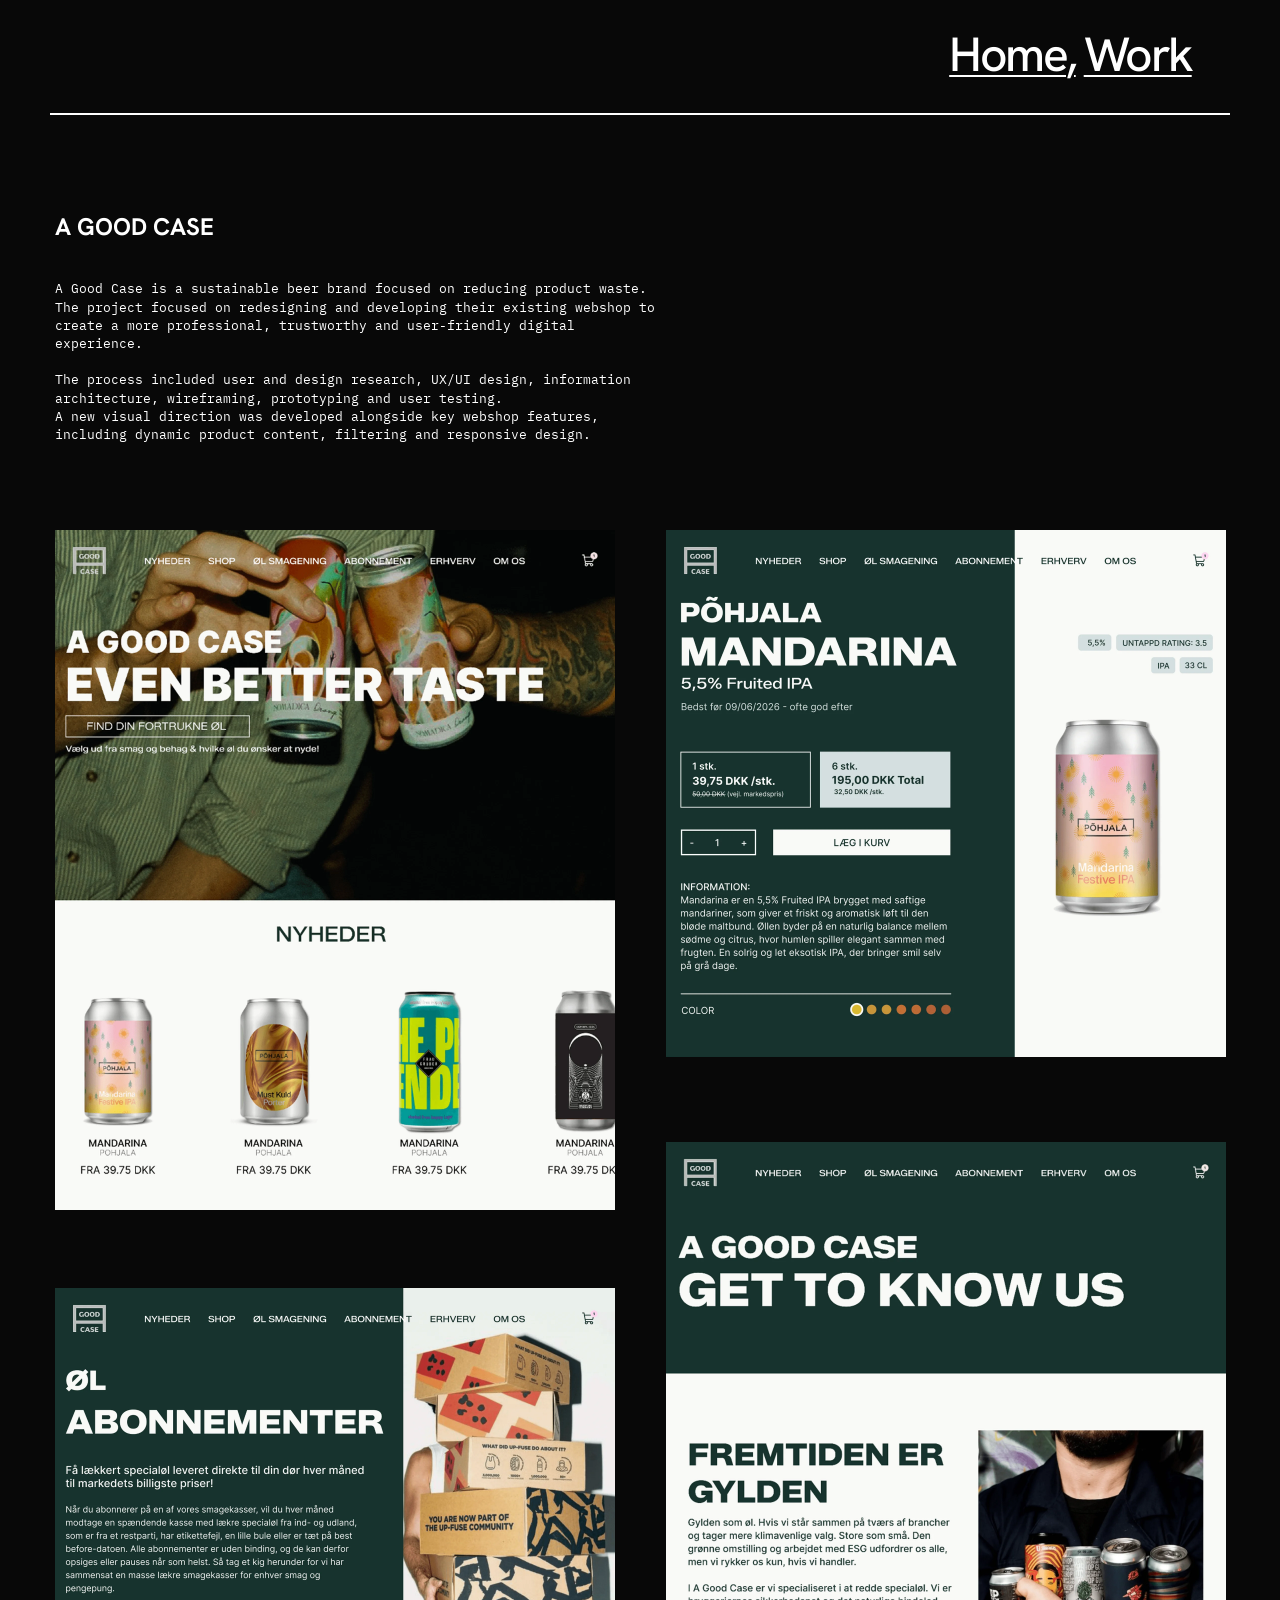
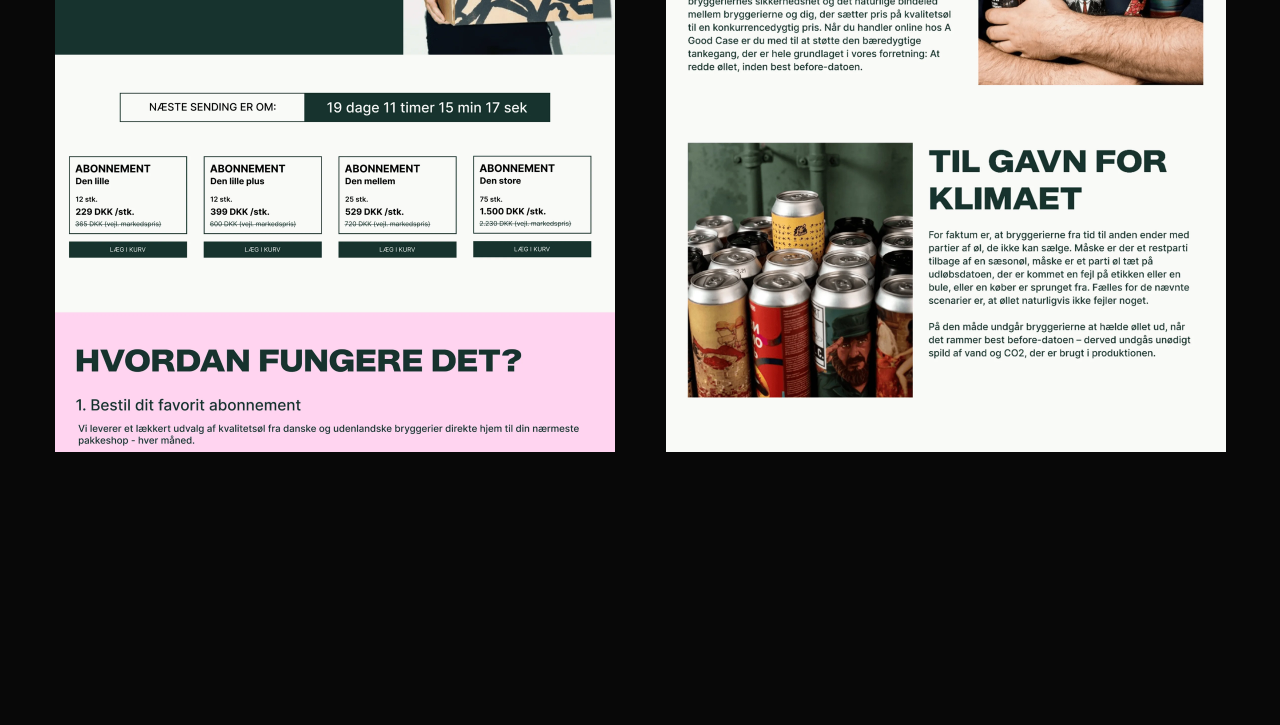
==== a-good-case.html @ 7d2ffa19 "Initial portfolio" ====
<!doctype html>
<html lang="en">
  <head>
    <meta charset="utf-8" />
    <meta name="viewport" content="width=device-width, initial-scale=1" />
    <meta name="theme-color" content="#080808" />
    <meta
      name="description"
      content="A Good Case sustainable beer brand webshop design project by Ditte Helene Andersen."
    />
    <title>A Good Case | Ditte Helene Andersen</title>
    <meta name="robots" content="noindex, follow" />

    <link rel="icon" type="image/png" href="assets/favicon.png" />
    <link rel="preconnect" href="https://fonts.googleapis.com" />
    <link rel="preconnect" href="https://fonts.gstatic.com" crossorigin />
    <link
      href="https://fonts.googleapis.com/css2?family=Hanken+Grotesk:wght@400;500;600;700&family=IBM+Plex+Mono:wght@400;500;600&display=swap"
      rel="stylesheet"
    />
    <link rel="stylesheet" href="work.css" />
    <link rel="stylesheet" href="punto-archives.css" />
    <link rel="stylesheet" href="a-good-case.css" />
  </head>
  <body class="punto-page good-case-page">
    <main id="top">
      <header class="work-header">
        <nav class="work-nav" aria-label="Main navigation">
          <a href="index.html">Home,</a>
          <a href="work.html">Work</a>
        </nav>
      </header>

      <section
        class="punto-content good-case-content"
        aria-labelledby="good-case-title"
      >
        <div class="punto-intro">
          <h1 id="good-case-title">A GOOD CASE</h1>
          <p>
            A Good Case is a sustainable beer brand focused on reducing product
            waste.<br />
            The project focused on redesigning and developing their existing
            webshop to create a more professional, trustworthy and user-friendly
            digital experience.<br /><br />
            The process included user and design research, UX/UI design,
            information architecture, wireframing, prototyping and user
            testing.<br />
            A new visual direction was developed alongside key webshop features,
            including dynamic product content, filtering and responsive design.
          </p>
        </div>

        <section
          class="good-case-showcase"
          aria-label="A Good Case webshop design"
        >
          <div class="good-case-column good-case-left">
            <img
              class="good-case-home"
              src="assets/a-good-case-home.webp"
              alt="A Good Case webshop homepage featuring its canned beers"
              width="560"
              height="680"
            />
            <img
              class="good-case-subscription"
              src="assets/a-good-case-subscription.webp"
              alt="A Good Case beer subscription page"
              width="560"
              height="764"
            />
          </div>
          <div class="good-case-column good-case-right">
            <img
              class="good-case-product"
              src="assets/a-good-case-product.webp"
              alt="A Good Case product detail page"
              width="560"
              height="527"
            />
            <img
              class="good-case-about"
              src="assets/a-good-case-about.webp"
              alt="A Good Case about page with its brand story and products"
              width="560"
              height="910"
            />
          </div>
        </section>
      </section>
    </main>
  </body>
</html>
---- work.css ----
:root {
  --work-bg: #fff2f2;
  --work-ink: #080808;
  --work-display: "Hanken Grotesk", sans-serif;
  --work-mono: "IBM Plex Mono", monospace;
}

* {
  box-sizing: border-box;
}

html {
  scroll-behavior: smooth;
}

body {
  margin: 0;
  background: var(--work-bg);
  color: var(--work-ink);
  font-family: var(--work-display);
  -webkit-font-smoothing: antialiased;
}

a {
  color: inherit;
}

/* HEADER */

.work-header {
  height: 115px;
  margin: 0 3.9vw;
  border-bottom: 2px solid var(--work-ink);
}

.work-nav {
  display: flex;
  justify-content: flex-end;
  gap: 8px;
  padding: 28px 3vw 0;
}

.work-nav a {
  font-size: 48px;
  font-weight: 500;
  line-height: 1.12;
  letter-spacing: -2.5px;
  text-decoration-thickness: 2px;
  text-underline-offset: 4px;
}

/* PROJECTS */

.projects {
  padding-top: 30px;
}

.projects h1 {
  margin: 0 66px;
  font-size: 96px;
  font-weight: 500;
  line-height: 0.64;
  letter-spacing: -3px;
}

.project-grid {
  display: grid;
  grid-template-columns: repeat(2, minmax(0, 609px));
  justify-content: space-between;
  gap: 57px 46px;
  margin: 120px 66px 0;
}

/* PROJECT TILE */

.project-tile {
  position: relative;
  display: block;
  width: 100%;
  aspect-ratio: 609 / 393;
  overflow: hidden;
}

.project-link {
  display: block;
  width: 100%;
  height: 100%;
  color: inherit;
  text-decoration: none;
}

.project-tile img {
  display: block;
  width: 100%;
  height: 100%;
  object-fit: cover;
}

/* PROJECT TITLE ON IMAGE */

.project-tile h2 {
  position: absolute;
  left: 32px;
  bottom: 24px;
  z-index: 2;

  margin: 0;
  color: #fff;
  font-family: var(--work-display);
  font-size: 24px;
  font-weight: 500;
  line-height: 1;

  text-decoration: underline;
  text-decoration-thickness: 1px;
  text-underline-offset: 3px;
}

/* HOVER */

.project-hover {
  position: absolute;
  inset: 0;
  z-index: 3;

  background: #080808;
  color: #fff;

  opacity: 0;
  visibility: hidden;

  transition:
    opacity 200ms ease,
    visibility 200ms ease;
}

/* HOVER DESCRIPTION */

.project-hover p {
  position: absolute;
  top: 32px;
  left: 32px;

  margin: 0;

  font-family: var(--work-mono);
  font-size: 14px;
  font-weight: 400;
  line-height: 1.4;
}

/* HOVER PROJECT TITLE */

.hover-title {
  position: absolute;
  left: 32px;
  bottom: 24px;

  font-family: var(--work-display);
  font-size: 24px;
  font-weight: 500;
  line-height: 1;

  text-decoration: underline;
  text-decoration-thickness: 1px;
  text-underline-offset: 3px;
}

/* HOVER ARROW */

.project-arrow {
  position: absolute;
  right: 28px;
  bottom: 20px;
  width: 34px;
  height: 34px;
}

.project-arrow svg {
  display: block;
  width: 100%;
  height: 100%;
  fill: none;
  stroke: currentColor;
  stroke-width: 2.5;
  stroke-linecap: square;
  stroke-linejoin: miter;
}

/* SHOW HOVER */

.project-tile:hover .project-hover {
  opacity: 1;
  visibility: visible;
}

/* FOCUS */

.project-tile:focus-visible,
.work-nav a:focus-visible,
.back-to-top:focus-visible {
  outline: 2px solid currentColor;
  outline-offset: 4px;
}

/* BACK TO TOP */

.back-to-top {
  display: grid;
  width: 57px;
  height: 57px;
  margin: 45px 42px 55px auto;
  place-items: center;
}

.back-to-top svg {
  width: 28px;
  height: 28px;
  fill: none;
  stroke: currentColor;
  stroke-width: 2.5;
  stroke-linecap: square;
  stroke-linejoin: miter;
  color: transparent;
}

/* TABLET */

@media (max-width: 1024px) {
  .projects {
    padding-top: 56px;
  }

  .projects h1 {
    margin: 0 70px;
  }

  .project-grid {
    grid-template-columns: minmax(0, 609px);
    justify-content: center;
    gap: 49px;
    margin: 120px auto 0;
  }

  .back-to-top {
    margin: 95px 42px 55px auto;
  }
}

/* MOBILE */

@media (max-width: 620px) {
  .work-header {
    height: 115px;
    margin: 0 41px;
  }

  .work-nav {
    gap: 4px;
    padding-top: 20px;
  }

  .work-nav a {
    font-size: 36px;
    line-height: 1.27;
  }

  .projects {
    padding-top: 19px;
  }

  .projects h1 {
    margin: 0 26px;
    font-size: 40px;
    line-height: 1.05;
  }

  .project-grid {
    grid-template-columns: minmax(0, 300px);
    gap: 59px;
    margin: 73px auto 0;
  }

  .project-tile {
    height: 193px;
    aspect-ratio: auto;
  }

  .project-tile h2 {
    left: 16px;
    bottom: 14px;
    font-size: 16px;
  }

  /* MOBILE HOVER */

  .project-hover p {
    top: 18px;
    left: 18px;
    font-size: 10px;
    line-height: 1.4;
  }

  .hover-title {
    left: 18px;
    bottom: 16px;
    font-size: 16px;
  }

  .project-arrow {
    right: 18px;
    bottom: 10px;
    font-size: 32px;
  }

  .back-to-top {
    margin: 0 24px 45px auto;
  }
}

/* REDUCED MOTION */

@media (prefers-reduced-motion: reduce) {
  html {
    scroll-behavior: auto;
  }

  .project-tile img,
  .project-hover {
    transition: none;
  }
}

/* LARGE SCREENS */
@media (min-width: 1440px) {
  main {
    width: 1440px;
    margin: 0 auto;
  }
}
---- punto-archives.css ----
.punto-page {
  background: #080808;
  color: #fff;
}

.punto-page main {
  padding-bottom: 300px;
}

.punto-page .work-header {
  border-color: #fff;
}

.punto-content {
  padding: 0 0 90px;
  background: #080808;
  color: #fff;
}

/* INTRO */

.punto-intro {
  width: 1171px;
  max-width: calc(100% - 60px);
  margin: 0 auto;
  padding-top: 59px;
}

.punto-intro h1,
.photo-section h2 {
  margin: 0;
  font-family: "Hanken Grotesk", sans-serif;
  font-size: 24px;
  font-weight: 700;
  line-height: 1.1;
}

.punto-intro h1 {
  margin-bottom: 40px;
  margin-top: 40px;
}

.punto-intro p {
  max-width: 608px;
  margin: 0 0 12px;
  font-family: "IBM Plex Mono", monospace;
  font-size: 13px;
  font-weight: 400;
  line-height: 1.4;
}

/* WEBSITE SHOWCASE */

.website-showcase {
  display: grid;
  grid-template-columns: 560px 560px;
  gap: 51px;
  width: 1171px;
  margin: 112px auto 0;
}

.website-column {
  display: flex;
  min-width: 0;
  flex-direction: column;
  align-items: stretch;
}

.website-column img {
  display: block;
  width: 100%;
  height: auto;
}

.mockup-subscription {
  margin-top: 75px;
}

.mockup-lookbook {
  margin-top: 75px;
}

.mockup-product {
  margin-top: 70px;
}

.mockup-shop {
  margin-top: 67px;
}

.mockup-about {
  margin-top: 70px;
}

/* PHOTO SECTION */

.photo-section {
  width: min(1165px, calc(100% - 52px));
  margin: 100px auto 0;
}

.photo-section h2 {
  margin-bottom: 60px;
}

.photo-gallery {
  display: grid;
  grid-template-columns: repeat(6, minmax(0, 1fr));
  align-items: start;
  gap: 36px;
}

.photo-gallery img,
.photo-gallery video {
  display: block;
  width: 100%;
  height: 100%;
  object-fit: cover;
}

.photo-lead {
  grid-column: 1 / -1;
  width: 100%;
  aspect-ratio: 1166 / 607;
  object-fit: cover;
}

.photo-wide {
  grid-column: span 3;
  aspect-ratio: 3 / 2;
}

.photo-portrait {
  grid-column: span 2;
  aspect-ratio: 2 / 3;
}

/* TABLET */

@media (min-width: 621px) and (max-width: 1024px) {
  .punto-intro {
    width: min(683px, calc(100% - 60px));
    margin: 0 auto;
    padding-top: 59px;
  }

  .website-showcase {
    grid-template-columns: repeat(2, minmax(0, 322px));
    gap: 39px;
    width: min(683px, calc(100% - 60px));
    margin: 130px auto 0;
    padding: 0;
  }

  .mockup-subscription {
    margin-top: 48px;
  }

  .mockup-lookbook {
    margin-top: 48px;
  }

  .mockup-product {
    margin-top: 45px;
  }

  .mockup-shop {
    margin-top: 44px;
  }

  .mockup-about {
    margin-top: 45px;
  }

  .photo-section {
    width: min(681px, calc(100% - 60px));
    margin-top: 88px;
  }

  .punto-page main {
    padding-bottom: 240px;
  }

  .photo-gallery {
    grid-template-columns: repeat(6, minmax(0, 1fr));
    gap: 24px;
  }

  .photo-gallery .photo-lead {
    grid-column: 1 / -1;
    aspect-ratio: 1166 / 607;
  }

  .photo-wide {
    grid-column: span 3;
    aspect-ratio: 3 / 2;
  }

  .photo-portrait {
    grid-column: span 2;
    aspect-ratio: 2 / 3;
  }
}

/* MOBILE */

@media (max-width: 620px) {
  .punto-content {
    padding-bottom: 48px;
  }

  .punto-intro {
    width: min(322px, calc(100% - 46px));
    margin: 0 auto;
    padding-top: 86px;
  }

  .punto-intro h1,
  .photo-section h2 {
    font-size: 24px;
  }

  .punto-intro h1 {
    margin-bottom: 35px;
  }

  .punto-intro p {
    max-width: none;
    margin-bottom: 12px;
    font-size: 12px;
    line-height: 1.4;
  }

  .website-showcase {
    display: flex;
    width: min(322px, calc(100% - 46px));
    margin: 133px auto 0;
    padding: 0;
    flex-direction: column;
    gap: 30px;
  }

  .website-column {
    display: contents;
  }

  .website-column img {
    width: 100%;
    height: auto;
    margin: 0;
  }

  .mockup-home {
    order: 1;
  }

  .mockup-campaign {
    order: 2;
  }

  .mockup-subscription {
    order: 3;
  }

  .mockup-product {
    order: 4;
  }

  .mockup-shop {
    order: 5;
  }

  .mockup-lookbook {
    order: 6;
  }

  .mockup-about {
    order: 7;
  }

  .photo-section {
    width: min(322px, calc(100% - 46px));
    margin-top: 74px;
  }

  .photo-section h2 {
    height: 64px;
    margin-bottom: 0;
    padding-top: 0;
  }

  .photo-gallery {
    grid-template-columns: repeat(2, 145px);
    gap: 23px 32px;
    width: 322px;
    margin: 0 auto;
  }

  .punto-page main {
    padding-bottom: 69px;
  }

  .photo-gallery img,
  .photo-gallery video {
    grid-column: span 1;
    aspect-ratio: 2 / 3;
  }

  .photo-gallery .photo-lead,
  .photo-gallery .photo-tilted,
  .photo-gallery .photo-cyclist {
    grid-column: 1 / -1;
    aspect-ratio: 322 / 215;
  }

  .photo-lead {
    order: 1;
  }

  .photo-stairs {
    order: 2;
  }

  .photo-pose {
    order: 3;
  }

  .photo-tilted {
    order: 4;
  }

  .photo-seated {
    order: 5;
  }

  .photo-back {
    order: 6;
  }

  .photo-cyclist {
    order: 7;
  }

  .photo-outdoor {
    order: 8;
  }

  .photo-coffee {
    order: 9;
  }
}

/* REDUCED MOTION */

@media (prefers-reduced-motion: reduce) {
  .punto-page html {
    scroll-behavior: auto;
  }
}
/* LARGE SCREENS */
@media (min-width: 1440px) {
  main {
    width: 1440px;
    margin: 0 auto;
  }
}
---- a-good-case.css ----
.good-case-page {
  background: #080808;
  color: #fff;
}

.good-case-page main {
  min-height: 2325px;
  padding-bottom: 0;
}

.good-case-page .punto-content {
  padding-bottom: 0;
}

.good-case-page .work-header {
  border-color: #fff;
}

/* INTRO — SAME AS PUNTO */

.good-case-page .punto-intro {
  width: 1171px;
  max-width: calc(100% - 60px);
  margin: 0 auto;
  padding-top: 59px;
}

.good-case-page .punto-intro h1 {
  margin: 40px 0 40px;
  font-family: "Hanken Grotesk", sans-serif;
  font-size: 24px;
  font-weight: 700;
  line-height: 1.1;
}

.good-case-page .punto-intro p {
  max-width: 608px;
  margin: 0 0 12px;
  font-family: "IBM Plex Mono", monospace;
  font-size: 13px;
  font-weight: 400;
  line-height: 1.4;
}

/* SHOWCASE */

.good-case-showcase {
  display: grid;
  grid-template-columns: 560px 560px;
  gap: 51px;
  width: 1171px;
  margin: 86px auto 0;
}

.good-case-column {
  display: flex;
  min-width: 0;
  flex-direction: column;
}

.good-case-showcase img {
  display: block;
  width: 100%;
  height: auto;
}

.good-case-subscription {
  margin-top: 78px;
}

.good-case-about {
  margin-top: 85px;
}

/* TABLET */

@media (min-width: 621px) and (max-width: 1024px) {
  .good-case-page main {
    min-height: 4248px;
  }

  .good-case-page .punto-intro {
    width: min(683px, calc(100% - 60px));
    margin: 0 auto;
    padding-top: 59px;
  }

  .good-case-page .punto-intro p {
    max-width: 608px;
    font-size: 13px;
    line-height: 1.4;
  }

  .good-case-showcase {
    display: flex;
    width: min(683px, calc(100% - 60px));
    margin: 125px auto 0;
    flex-direction: column;
    gap: 91px;
  }

  .good-case-column {
    display: contents;
  }

  .good-case-showcase img {
    width: 615px;
    max-width: 100%;
  }

  .good-case-home {
    order: 1;
  }

  .good-case-product {
    order: 2;
  }

  .good-case-subscription {
    order: 3;
    margin-top: 0;
  }

  .good-case-about {
    order: 4;
    margin-top: 0;
  }
}

/* MOBILE */

@media (max-width: 620px) {
  .good-case-page main {
    min-height: 2670px;
  }

  .good-case-page .punto-intro {
    width: min(322px, calc(100% - 46px));
    max-width: none;
    margin: 0 auto;
    padding-top: 86px;
  }

  .good-case-page .punto-intro h1 {
    margin-top: 40px;
    margin-bottom: 35px;
    font-size: 24px;
  }

  .good-case-page .punto-intro p {
    max-width: none;
    margin-bottom: 12px;
    font-size: 12px;
    line-height: 1.4;
  }

  .good-case-showcase {
    display: flex;
    width: min(322px, calc(100% - 46px));
    margin: 172px auto 0;
    flex-direction: column;
    gap: 48px;
  }

  .good-case-column {
    display: contents;
  }

  .good-case-showcase img {
    width: 100%;
    max-width: none;
    margin: 0;
  }

  .good-case-home {
    order: 1;
  }

  .good-case-product {
    order: 2;
  }

  .good-case-subscription {
    order: 3;
  }

  .good-case-about {
    order: 4;
  }
}

/* LARGE SCREENS */
@media (min-width: 1440px) {
  main {
    width: 1440px;
    margin: 0 auto;
  }
}
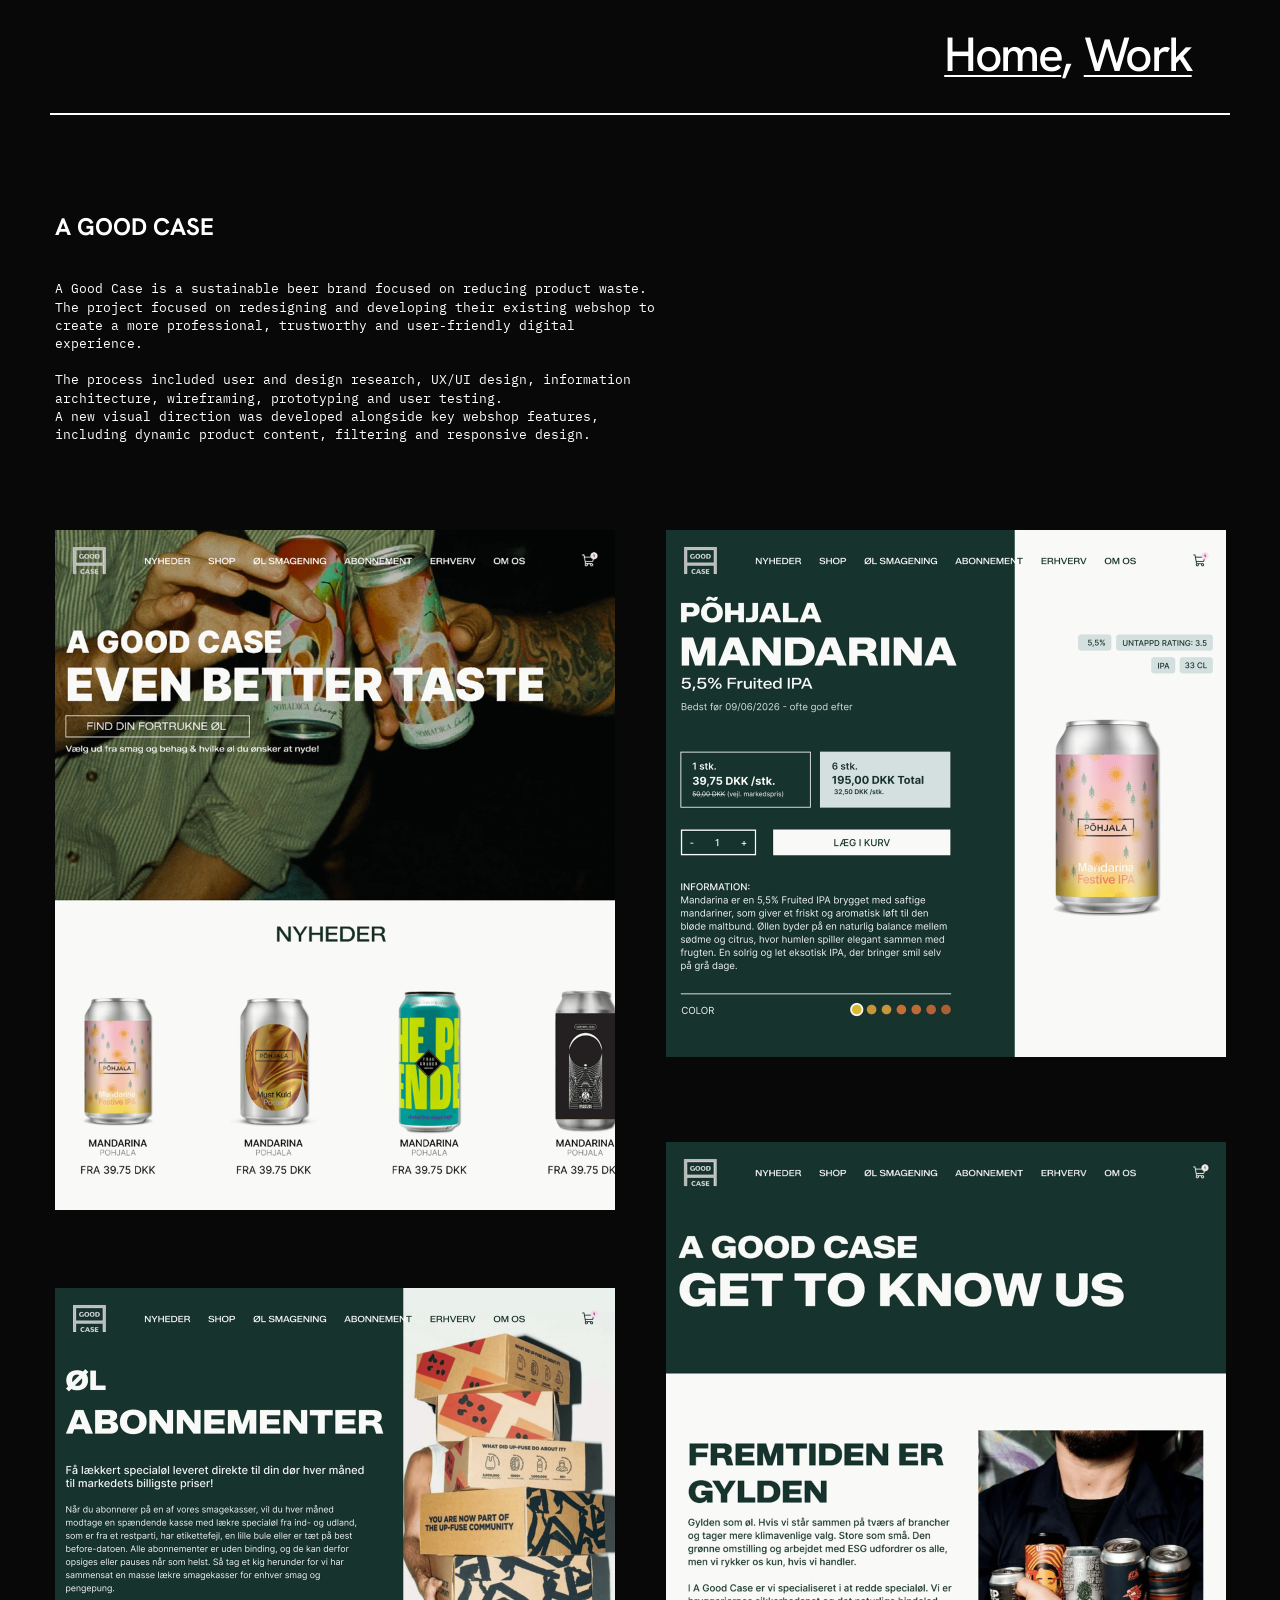
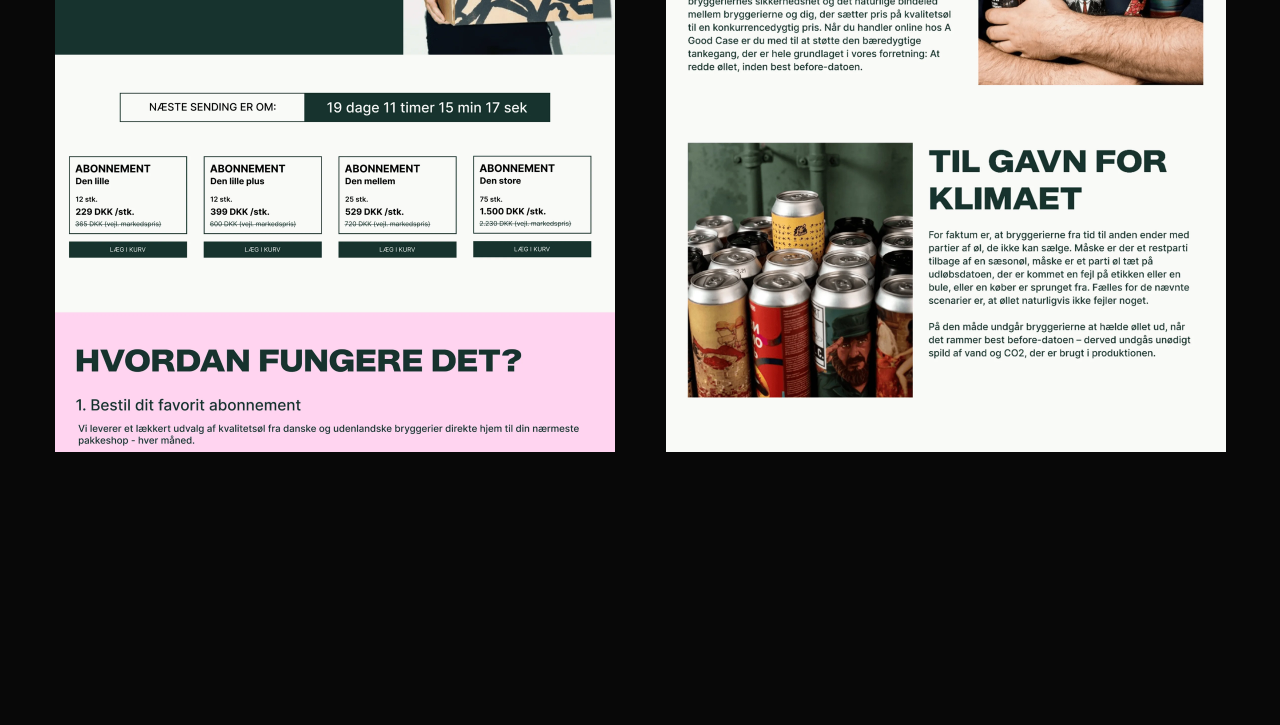
==== commit 86ba3362: "rettelser" ====
--- a/a-good-case.html
+++ b/a-good-case.html
@@ -11,7 +11,7 @@
     <title>A Good Case | Ditte Helene Andersen</title>
     <meta name="robots" content="noindex, follow" />
 
-    <link rel="icon" type="image/png" href="assets/favicon.png" />
+    <link rel="icon" type="image/png" href="assets/favicon.webp" />
     <link rel="preconnect" href="https://fonts.googleapis.com" />
     <link rel="preconnect" href="https://fonts.gstatic.com" crossorigin />
     <link
@@ -26,8 +26,8 @@
     <main id="top">
       <header class="work-header">
         <nav class="work-nav" aria-label="Main navigation">
-          <a href="index.html">Home,</a>
-          <a href="work.html">Work</a>
+          <span><a href="index.html">Home</a>,</span>
+          <span><a href="work.html">Work</a></span>
         </nav>
       </header>
 
--- a/work.css
+++ b/work.css
@@ -36,15 +36,20 @@
 .work-nav {
   display: flex;
   justify-content: flex-end;
-  gap: 8px;
+  gap: 12px 13px;
   padding: 28px 3vw 0;
 }
 
-.work-nav a {
+.work-nav span {
   font-size: 48px;
   font-weight: 500;
   line-height: 1.12;
   letter-spacing: -2.5px;
+}
+
+.work-nav a {
+  font: inherit;
+  letter-spacing: inherit;
   text-decoration-thickness: 2px;
   text-underline-offset: 4px;
 }
